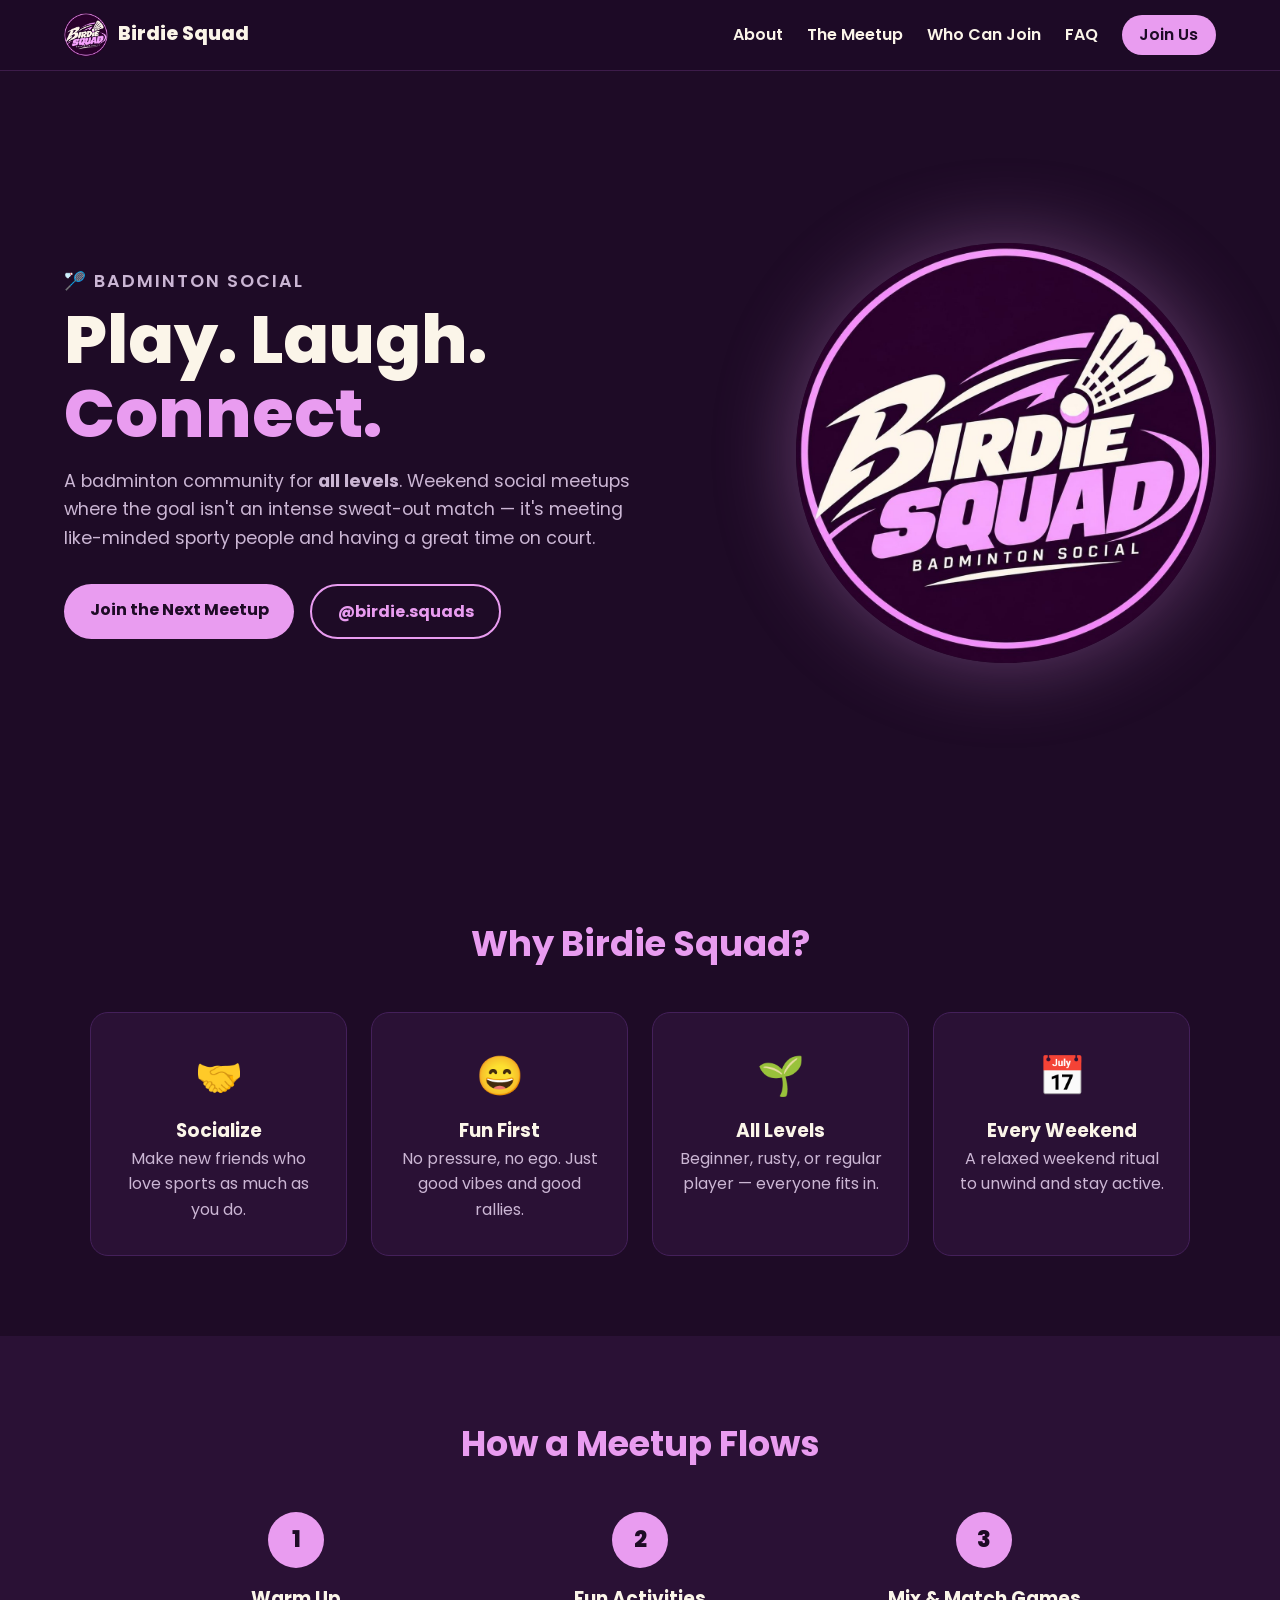
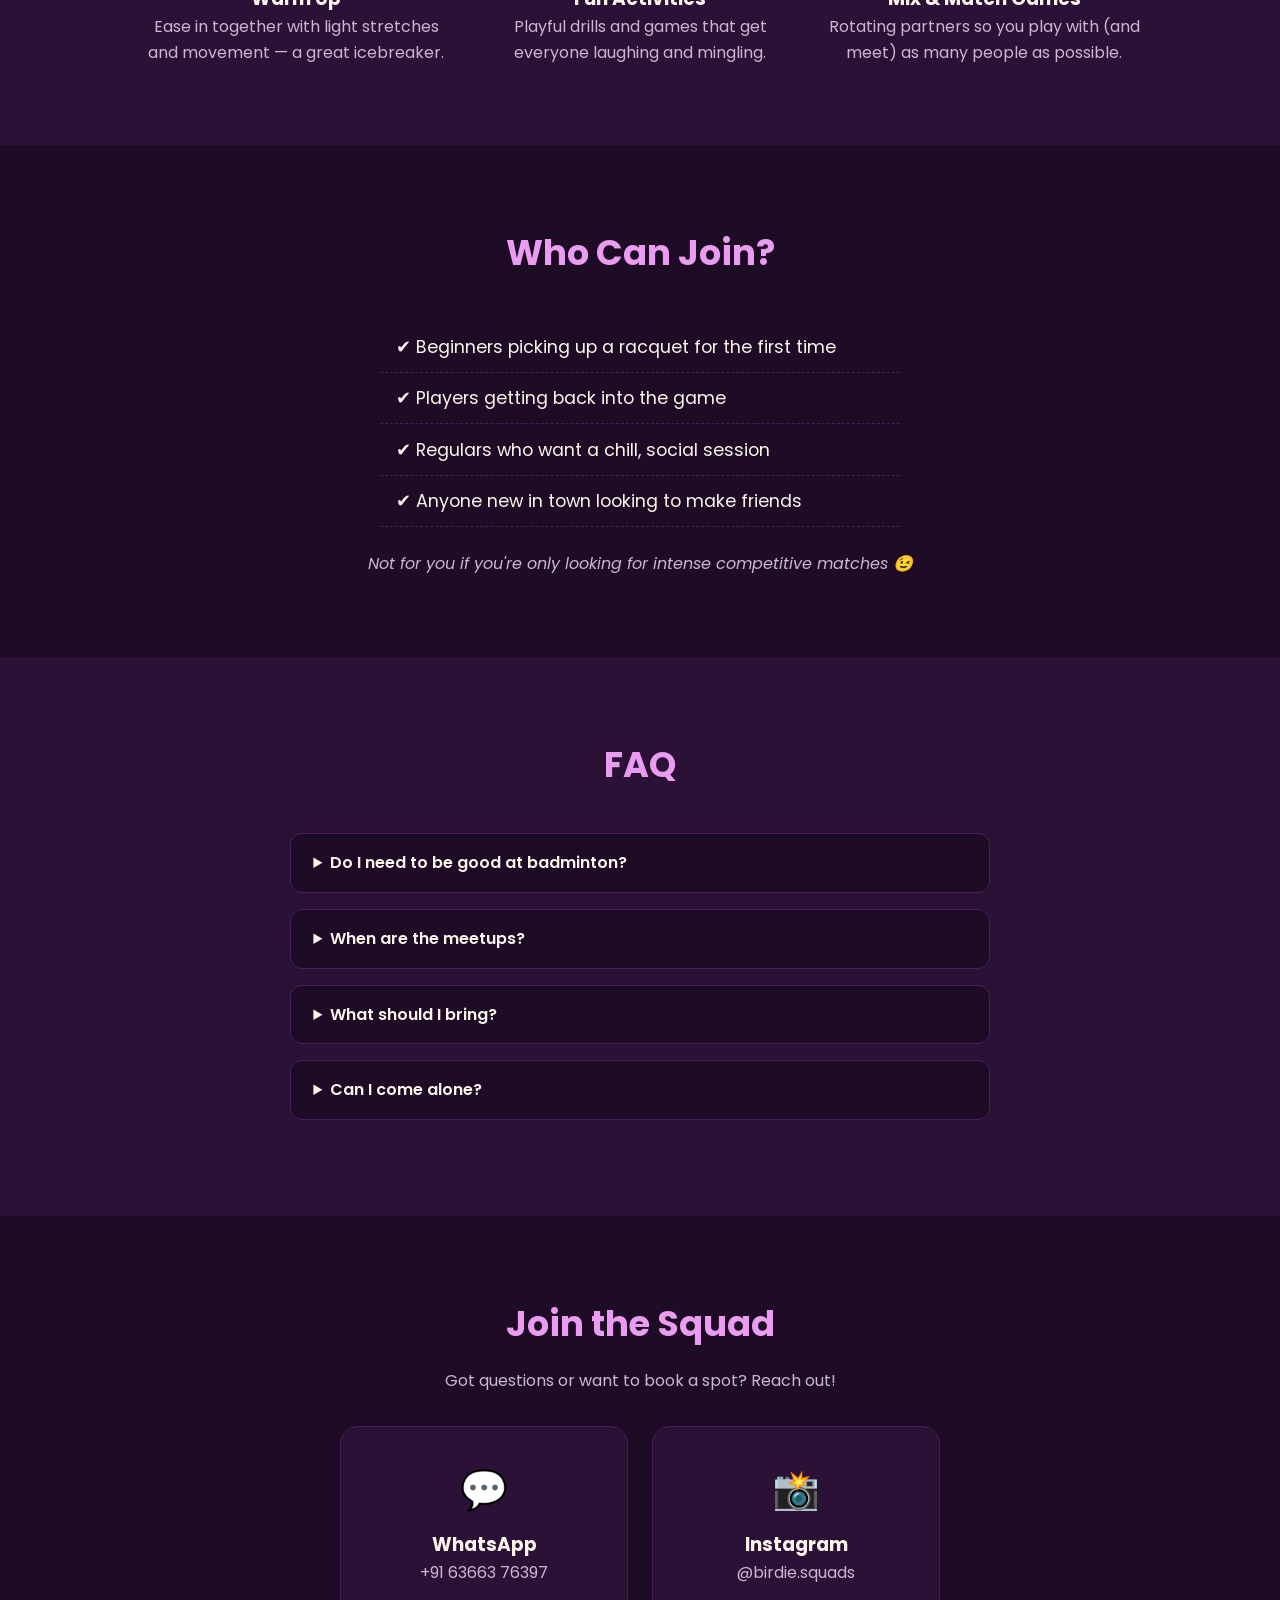
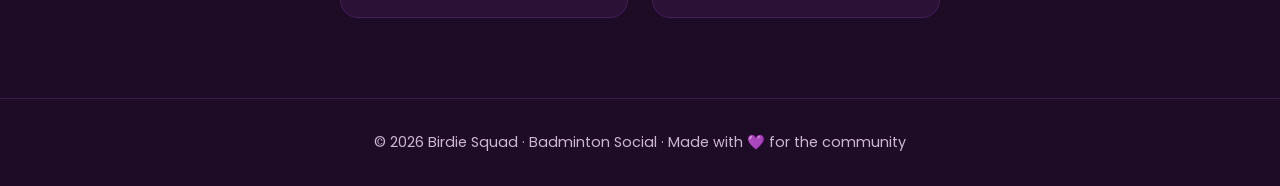
==== index.html @ e0f194e8 "Initial commit" ====
<!DOCTYPE html>
<html lang="en">
<head>
  <meta charset="UTF-8" />
  <meta name="viewport" content="width=device-width, initial-scale=1.0" />
  <title>Birdie Squad | Badminton Social Community</title>
  <meta name="description" content="Birdie Squad – a badminton social community for all levels. Weekend meetups with warm-ups, fun activities and mix & match games." />
  <link rel="icon" href="assets/logo.jpg" />
  <link href="https://fonts.googleapis.com/css2?family=Poppins:wght@400;600;800&display=swap" rel="stylesheet" />
  <link rel="stylesheet" href="styles.css" />
</head>
<body>
  <header class="nav">
    <a href="#home" class="brand"><img src="assets/logo.jpg" alt="Birdie Squad logo" /><span>Birdie Squad</span></a>
    <button class="menu-toggle" aria-label="Toggle menu">☰</button>
    <nav>
      <a href="#about">About</a>
      <a href="#meetup">The Meetup</a>
      <a href="#who">Who Can Join</a>
      <a href="#faq">FAQ</a>
      <a href="#contact" class="btn btn-small">Join Us</a>
    </nav>
  </header>

  <section id="home" class="hero">
    <div class="hero-text">
      <p class="tag">🏸 Badminton Social</p>
      <h1>Play. Laugh. <span>Connect.</span></h1>
      <p>A badminton community for <strong>all levels</strong>. Weekend social meetups where the goal isn't an intense sweat-out match — it's meeting like-minded sporty people and having a great time on court.</p>
      <div class="cta">
        <a href="https://wa.me/916366376397?text=Hi%20Birdie%20Squad!%20I'd%20like%20to%20join%20the%20weekend%20meetup%20%F0%9F%8F%B8" class="btn" target="_blank" rel="noopener">Join the Next Meetup</a>
        <a href="https://instagram.com/birdie.squads" class="btn btn-outline" target="_blank" rel="noopener">@birdie.squads</a>
      </div>
    </div>
    <img class="hero-logo" src="assets/logo.jpg" alt="Birdie Squad Badminton Social" />
  </section>

  <section id="about" class="section">
    <h2>Why Birdie Squad?</h2>
    <div class="cards">
      <div class="card"><div class="icon">🤝</div><h3>Socialize</h3><p>Make new friends who love sports as much as you do.</p></div>
      <div class="card"><div class="icon">😄</div><h3>Fun First</h3><p>No pressure, no ego. Just good vibes and good rallies.</p></div>
      <div class="card"><div class="icon">🌱</div><h3>All Levels</h3><p>Beginner, rusty, or regular player — everyone fits in.</p></div>
      <div class="card"><div class="icon">📅</div><h3>Every Weekend</h3><p>A relaxed weekend ritual to unwind and stay active.</p></div>
    </div>
  </section>

  <section id="meetup" class="section alt">
    <h2>How a Meetup Flows</h2>
    <div class="timeline">
      <div class="step"><span>1</span><h3>Warm Up</h3><p>Ease in together with light stretches and movement — a great icebreaker.</p></div>
      <div class="step"><span>2</span><h3>Fun Activities</h3><p>Playful drills and games that get everyone laughing and mingling.</p></div>
      <div class="step"><span>3</span><h3>Mix &amp; Match Games</h3><p>Rotating partners so you play with (and meet) as many people as possible.</p></div>
    </div>
  </section>

  <section id="who" class="section">
    <h2>Who Can Join?</h2>
    <ul class="checklist">
      <li>✔ Beginners picking up a racquet for the first time</li>
      <li>✔ Players getting back into the game</li>
      <li>✔ Regulars who want a chill, social session</li>
      <li>✔ Anyone new in town looking to make friends</li>
    </ul>
    <p class="note">Not for you if you're only looking for intense competitive matches 😉</p>
  </section>

  <section id="faq" class="section alt">
    <h2>FAQ</h2>
    <details><summary>Do I need to be good at badminton?</summary><p>Not at all! Birdie Squad is for all levels. Fun and friendship come first.</p></details>
    <details><summary>When are the meetups?</summary><p>Every weekend. Follow <a href="https://instagram.com/birdie.squads" target="_blank" rel="noopener">@birdie.squads</a> on Instagram for dates, timings and venue.</p></details>
    <details><summary>What should I bring?</summary><p>Comfortable sportswear, non-marking shoes, a water bottle, and a racquet if you have one.</p></details>
    <details><summary>Can I come alone?</summary><p>Absolutely — most people do! Mix &amp; match games make it easy to meet everyone.</p></details>
  </section>

  <section id="contact" class="section contact">
    <h2>Join the Squad</h2>
    <p>Got questions or want to book a spot? Reach out!</p>
    <div class="contact-grid">
      <a class="contact-card" href="https://wa.me/916366376397" target="_blank" rel="noopener"><div class="icon">💬</div><h3>WhatsApp</h3><p>+91 63663 76397</p></a>
      <a class="contact-card" href="https://instagram.com/birdie.squads" target="_blank" rel="noopener"><div class="icon">📸</div><h3>Instagram</h3><p>@birdie.squads</p></a>
    </div>
  </section>

  <footer>
    <p>© <span id="year"></span> Birdie Squad · Badminton Social · Made with 💜 for the community</p>
  </footer>

  <script>
    document.getElementById('year').textContent = new Date().getFullYear();
    const nav = document.querySelector('.nav nav');
    document.querySelector('.menu-toggle').onclick = () => nav.classList.toggle('open');
    nav.querySelectorAll('a').forEach(a => a.onclick = () => nav.classList.remove('open'));
  </script>
</body>
</html>
---- styles.css ----
:root {
  --bg: #1e0b26;
  --bg-alt: #2a1135;
  --pink: #e99cf0;
  --pink-dark: #c86fd3;
  --cream: #fbf5e9;
  --muted: #cbb6d4;
}
* { box-sizing: border-box; margin: 0; padding: 0; }
html { scroll-behavior: smooth; }
body { font-family: 'Poppins', sans-serif; background: var(--bg); color: var(--cream); line-height: 1.6; }
a { color: var(--pink); }

.nav { position: sticky; top: 0; z-index: 10; display: flex; align-items: center; justify-content: space-between; padding: .8rem 5%; background: rgba(30, 11, 38, .92); backdrop-filter: blur(8px); border-bottom: 1px solid #3d1c4a; }
.brand { display: flex; align-items: center; gap: .6rem; text-decoration: none; color: var(--cream); font-weight: 800; font-size: 1.2rem; }
.brand img { width: 44px; height: 44px; border-radius: 50%; }
.nav nav { display: flex; gap: 1.5rem; align-items: center; }
.nav nav a { color: var(--cream); text-decoration: none; font-weight: 600; }
.nav nav a:hover { color: var(--pink); }
.menu-toggle { display: none; background: none; border: none; color: var(--cream); font-size: 1.6rem; cursor: pointer; }

.btn { display: inline-block; background: var(--pink); color: var(--bg) !important; padding: .8rem 1.6rem; border-radius: 999px; font-weight: 700; text-decoration: none; transition: transform .2s, background .2s; }
.btn:hover { background: var(--cream); transform: translateY(-2px); }
.btn-outline { background: transparent; color: var(--pink) !important; border: 2px solid var(--pink); }
.btn-outline:hover { background: var(--pink); color: var(--bg) !important; }
.btn-small { padding: .45rem 1.1rem; }

.hero { display: flex; align-items: center; justify-content: space-between; gap: 3rem; padding: 5rem 5%; min-height: 85vh; }
.hero-text { max-width: 600px; }
.tag { color: var(--pink); font-weight: 600; letter-spacing: 2px; text-transform: uppercase; }
.hero h1 { font-size: clamp(2.5rem, 6vw, 4.2rem); line-height: 1.1; margin: .5rem 0 1rem; font-weight: 800; }
.hero h1 span { color: var(--pink); }
.hero p { color: var(--muted); font-size: 1.1rem; }
.cta { display: flex; gap: 1rem; flex-wrap: wrap; margin-top: 2rem; }
.hero-logo { width: min(420px, 80vw); border-radius: 50%; box-shadow: 0 0 80px rgba(233, 156, 240, .35); animation: float 4s ease-in-out infinite; }
@keyframes float { 50% { transform: translateY(-14px); } }

.section { padding: 5rem 5%; text-align: center; }
.section.alt { background: var(--bg-alt); }
.section h2 { font-size: 2.2rem; margin-bottom: 2.5rem; color: var(--pink); }

.cards, .contact-grid { display: grid; grid-template-columns: repeat(auto-fit, minmax(220px, 1fr)); gap: 1.5rem; max-width: 1100px; margin: 0 auto; }
.card, .contact-card { background: var(--bg-alt); border: 1px solid #44205a; border-radius: 18px; padding: 2rem 1.5rem; transition: transform .2s, border-color .2s; }
.card:hover, .contact-card:hover { transform: translateY(-6px); border-color: var(--pink); }
.icon { font-size: 2.4rem; margin-bottom: .6rem; }
.card p, .step p, .contact-card p { color: var(--muted); }

.timeline { display: grid; grid-template-columns: repeat(3, 1fr); gap: 2rem; max-width: 1000px; margin: 0 auto; }
.step span { display: inline-flex; width: 56px; height: 56px; align-items: center; justify-content: center; border-radius: 50%; background: var(--pink); color: var(--bg); font-weight: 800; font-size: 1.4rem; margin-bottom: 1rem; }

.checklist { list-style: none; max-width: 520px; margin: 0 auto; text-align: left; font-size: 1.1rem; }
.checklist li { padding: .7rem 1rem; border-bottom: 1px dashed #44205a; }
.note { margin-top: 1.5rem; color: var(--muted); font-style: italic; }

details { max-width: 700px; margin: 0 auto 1rem; background: var(--bg); border-radius: 12px; padding: 1rem 1.4rem; text-align: left; border: 1px solid #44205a; }
summary { cursor: pointer; font-weight: 600; }
details p { margin-top: .6rem; color: var(--muted); }

.contact > p { color: var(--muted); margin: -1.5rem 0 2rem; }
.contact-grid { max-width: 600px; }
.contact-card { text-decoration: none; color: var(--cream); }

footer { text-align: center; padding: 2rem; color: var(--muted); border-top: 1px solid #3d1c4a; font-size: .9rem; }

img { max-width: 100%; height: auto; }
body { overflow-x: hidden; }

/* Tablet */
@media (max-width: 1024px) {
  .hero { gap: 2rem; padding: 4rem 5%; }
  .hero-logo { width: min(340px, 70vw); }
  .cards { grid-template-columns: repeat(2, 1fr); }
}

@media (max-width: 820px) {
  .menu-toggle { display: block; }
  .nav nav { display: none; position: absolute; top: 100%; left: 0; right: 0; flex-direction: column; background: var(--bg); padding: 1.5rem; }
  .nav nav.open { display: flex; }
  .hero { flex-direction: column-reverse; text-align: center; padding-top: 3rem; }
  .cta { justify-content: center; }
  .hero { min-height: auto; }
  .section { padding: 4rem 6%; }
  .nav nav a { padding: .6rem 0; font-size: 1.05rem; }
  .nav nav .btn-small { padding: .7rem 1.6rem; }
}

/* Mobile */
@media (max-width: 560px) {
  .hero { padding: 2rem 6% 3rem; }
  .hero-logo { width: min(260px, 70vw); }
  .hero p { font-size: 1rem; }
  .cta { flex-direction: column; }
  .cta .btn { width: 100%; text-align: center; }
  .cards, .contact-grid, .timeline { grid-template-columns: 1fr; }
  .section { padding: 3rem 6%; }
  .section h2 { font-size: 1.7rem; margin-bottom: 1.8rem; }
  .contact > p { margin-top: -1rem; }
  .checklist { font-size: 1rem; }
  .brand span { font-size: 1.05rem; }
  .brand img { width: 38px; height: 38px; }
}
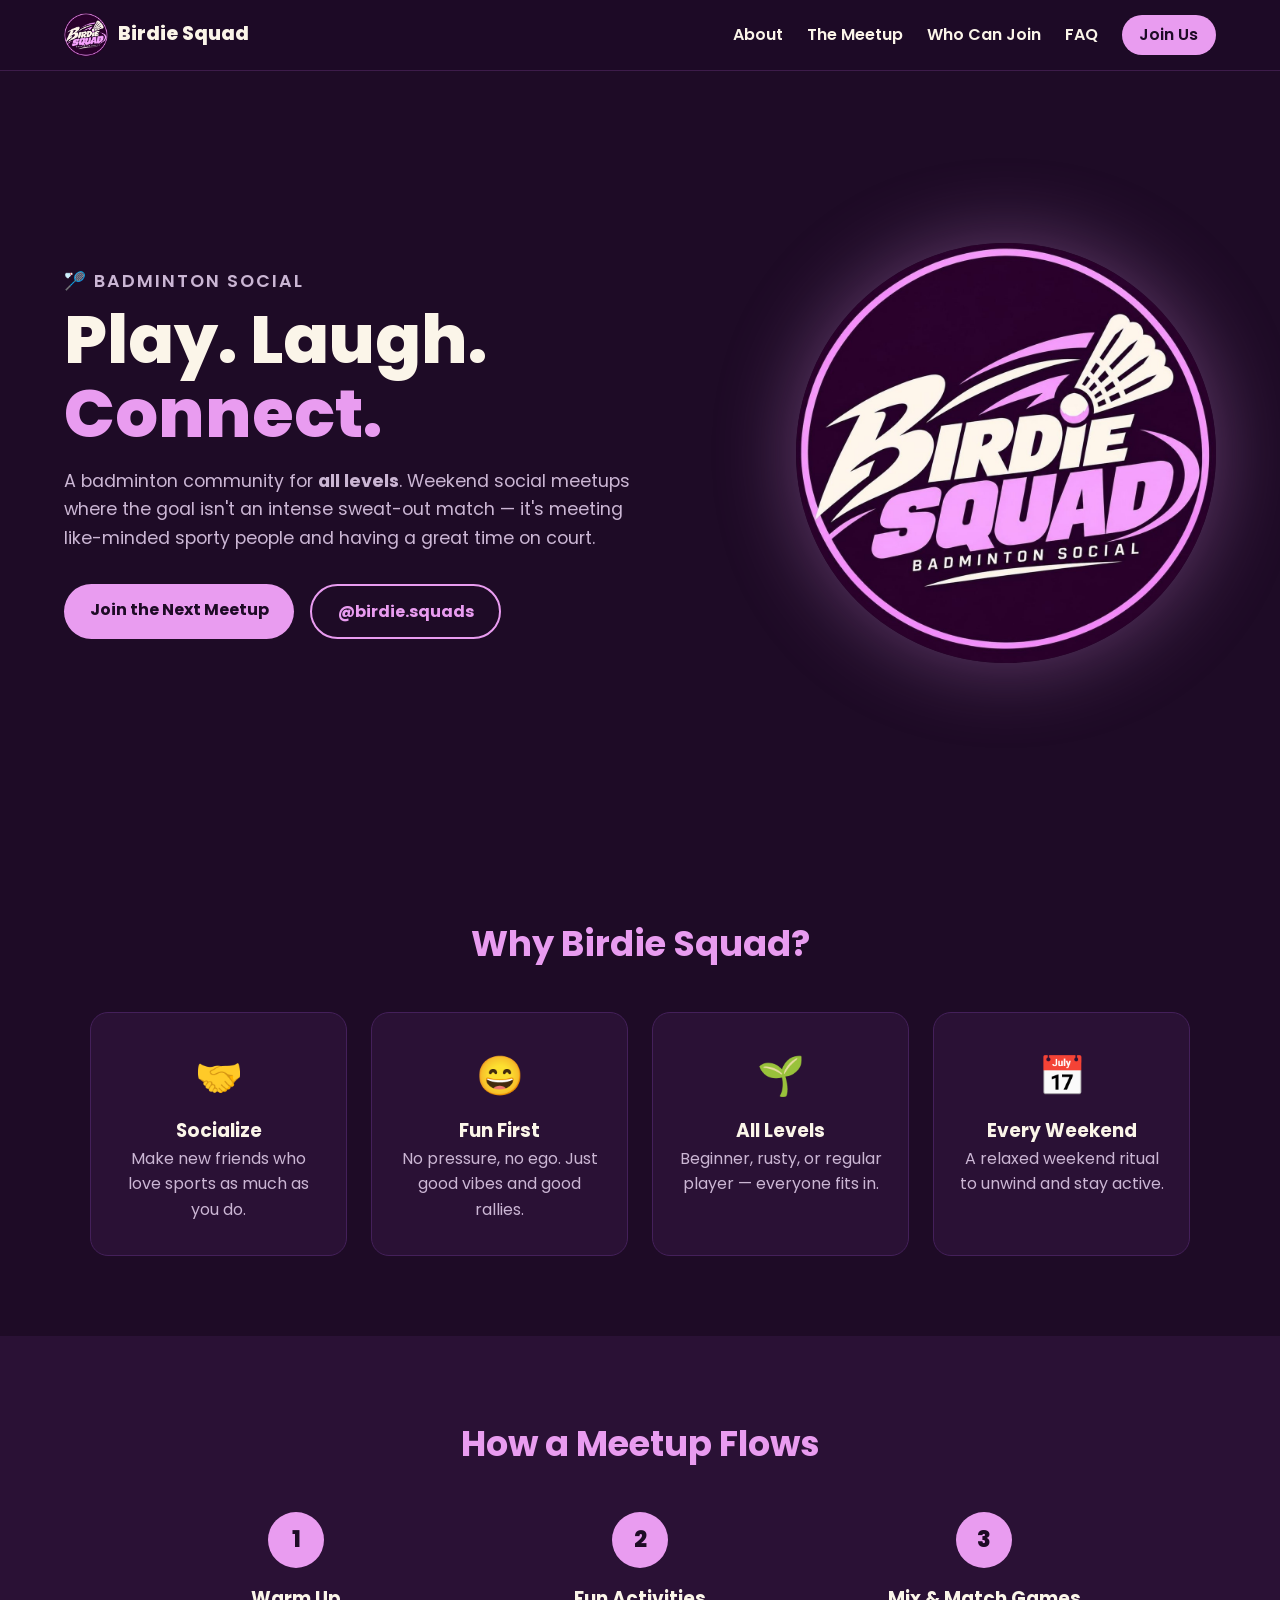
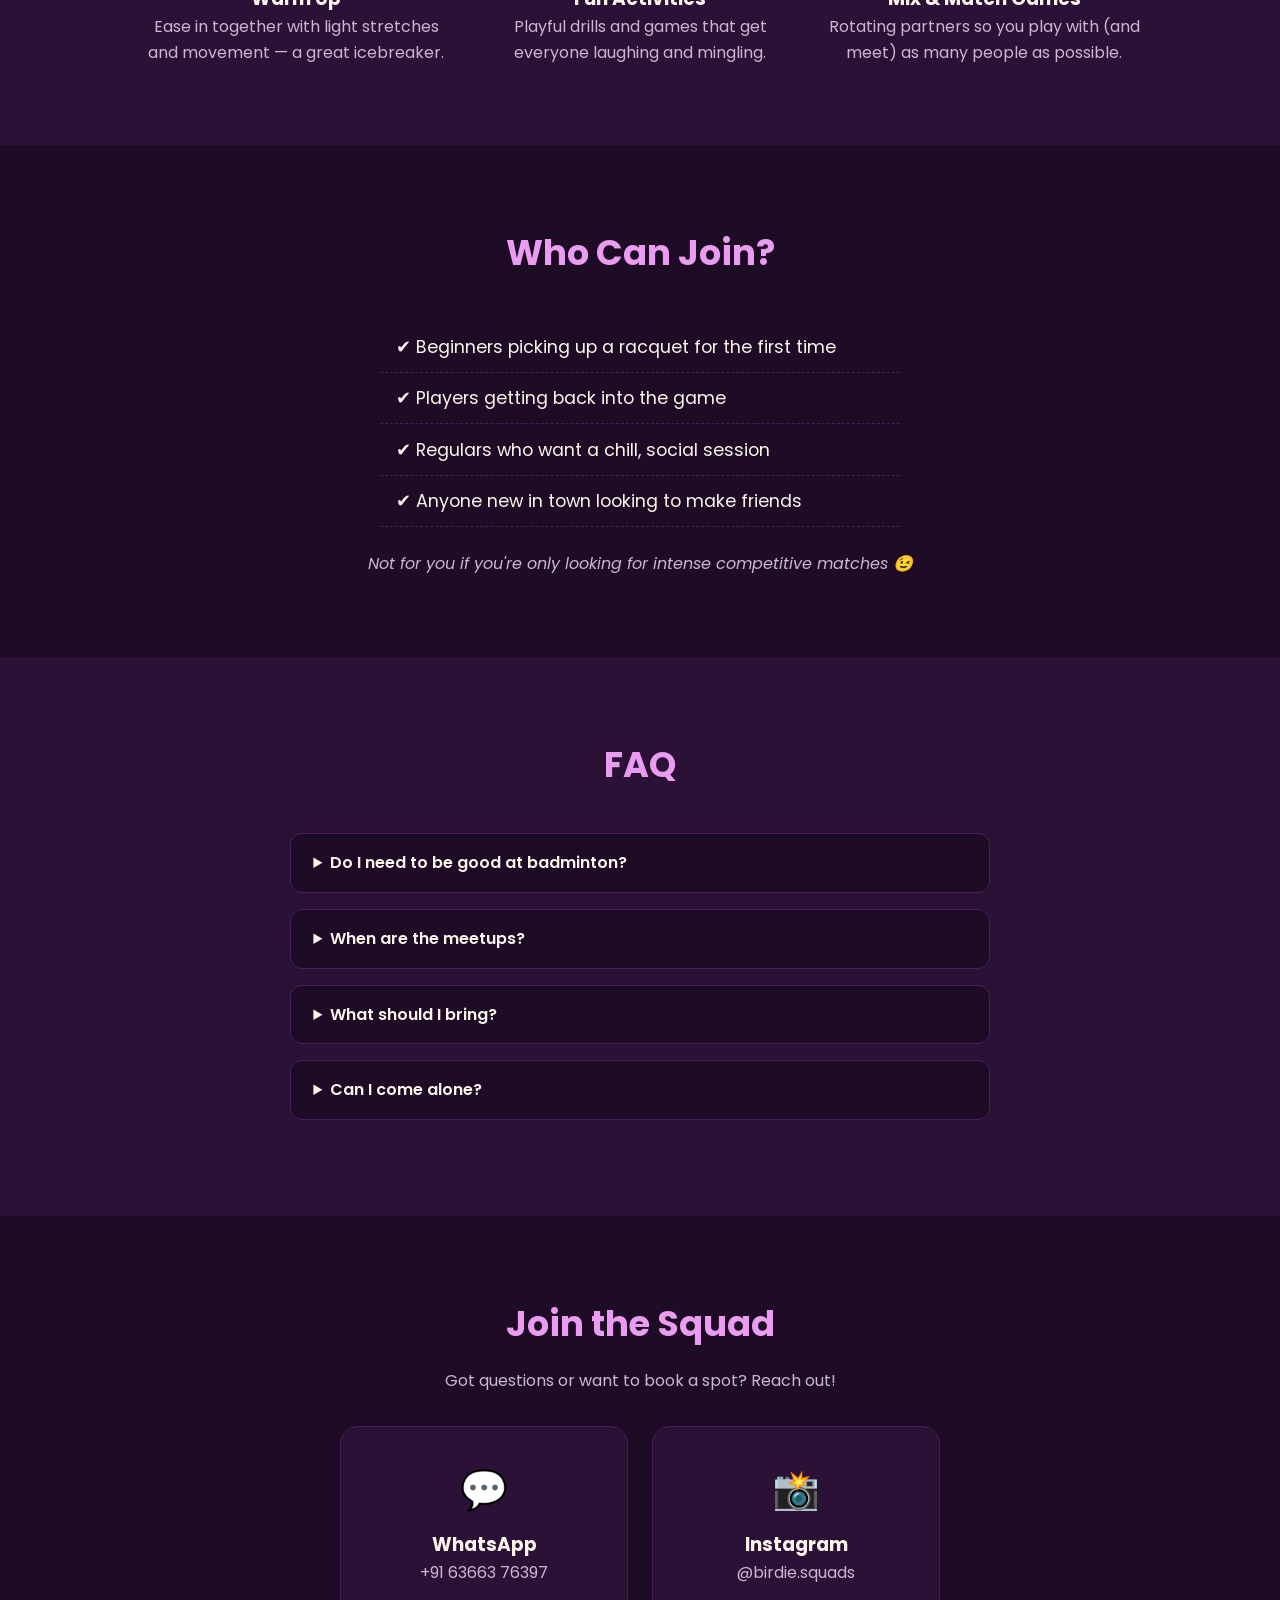
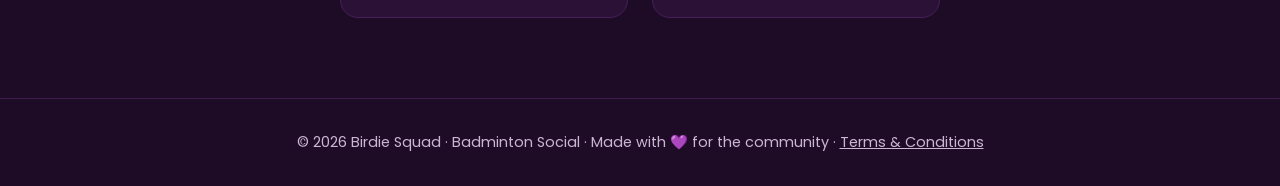
==== commit 943022d5: "Add Terms and Conditions page" ====
--- a/index.html
+++ b/index.html
@@ -2,6 +2,7 @@
 <html lang="en">
 <head>
   <meta charset="UTF-8" />
+  <meta name="facebook-domain-verification" content="7j4fdvv6y8afzd1c1s0l96vbzneaqx" />
   <meta name="viewport" content="width=device-width, initial-scale=1.0" />
   <title>Birdie Squad | Badminton Social Community</title>
   <meta name="description" content="Birdie Squad – a badminton social community for all levels. Weekend meetups with warm-ups, fun activities and mix & match games." />
@@ -83,7 +84,7 @@
   </section>
 
   <footer>
-    <p>© <span id="year"></span> Birdie Squad · Badminton Social · Made with 💜 for the community</p>
+    <p>© <span id="year"></span> Birdie Squad · Badminton Social · Made with 💜 for the community · <a href="terms.html">Terms &amp; Conditions</a></p>
   </footer>
 
   <script>
--- a/styles.css
+++ b/styles.css
@@ -61,6 +61,13 @@
 .contact-card { text-decoration: none; color: var(--cream); }
 
 footer { text-align: center; padding: 2rem; color: var(--muted); border-top: 1px solid #3d1c4a; font-size: .9rem; }
+footer a { color: inherit; }
+
+.legal { max-width: 820px; margin: 0 auto; text-align: left; padding-top: 7rem; line-height: 1.7; }
+.legal h2 { text-align: center; }
+.legal h3 { margin: 2rem 0 .5rem; }
+.legal ul { padding-left: 1.25rem; }
+.legal a { color: inherit; }
 
 img { max-width: 100%; height: auto; }
 body { overflow-x: hidden; }
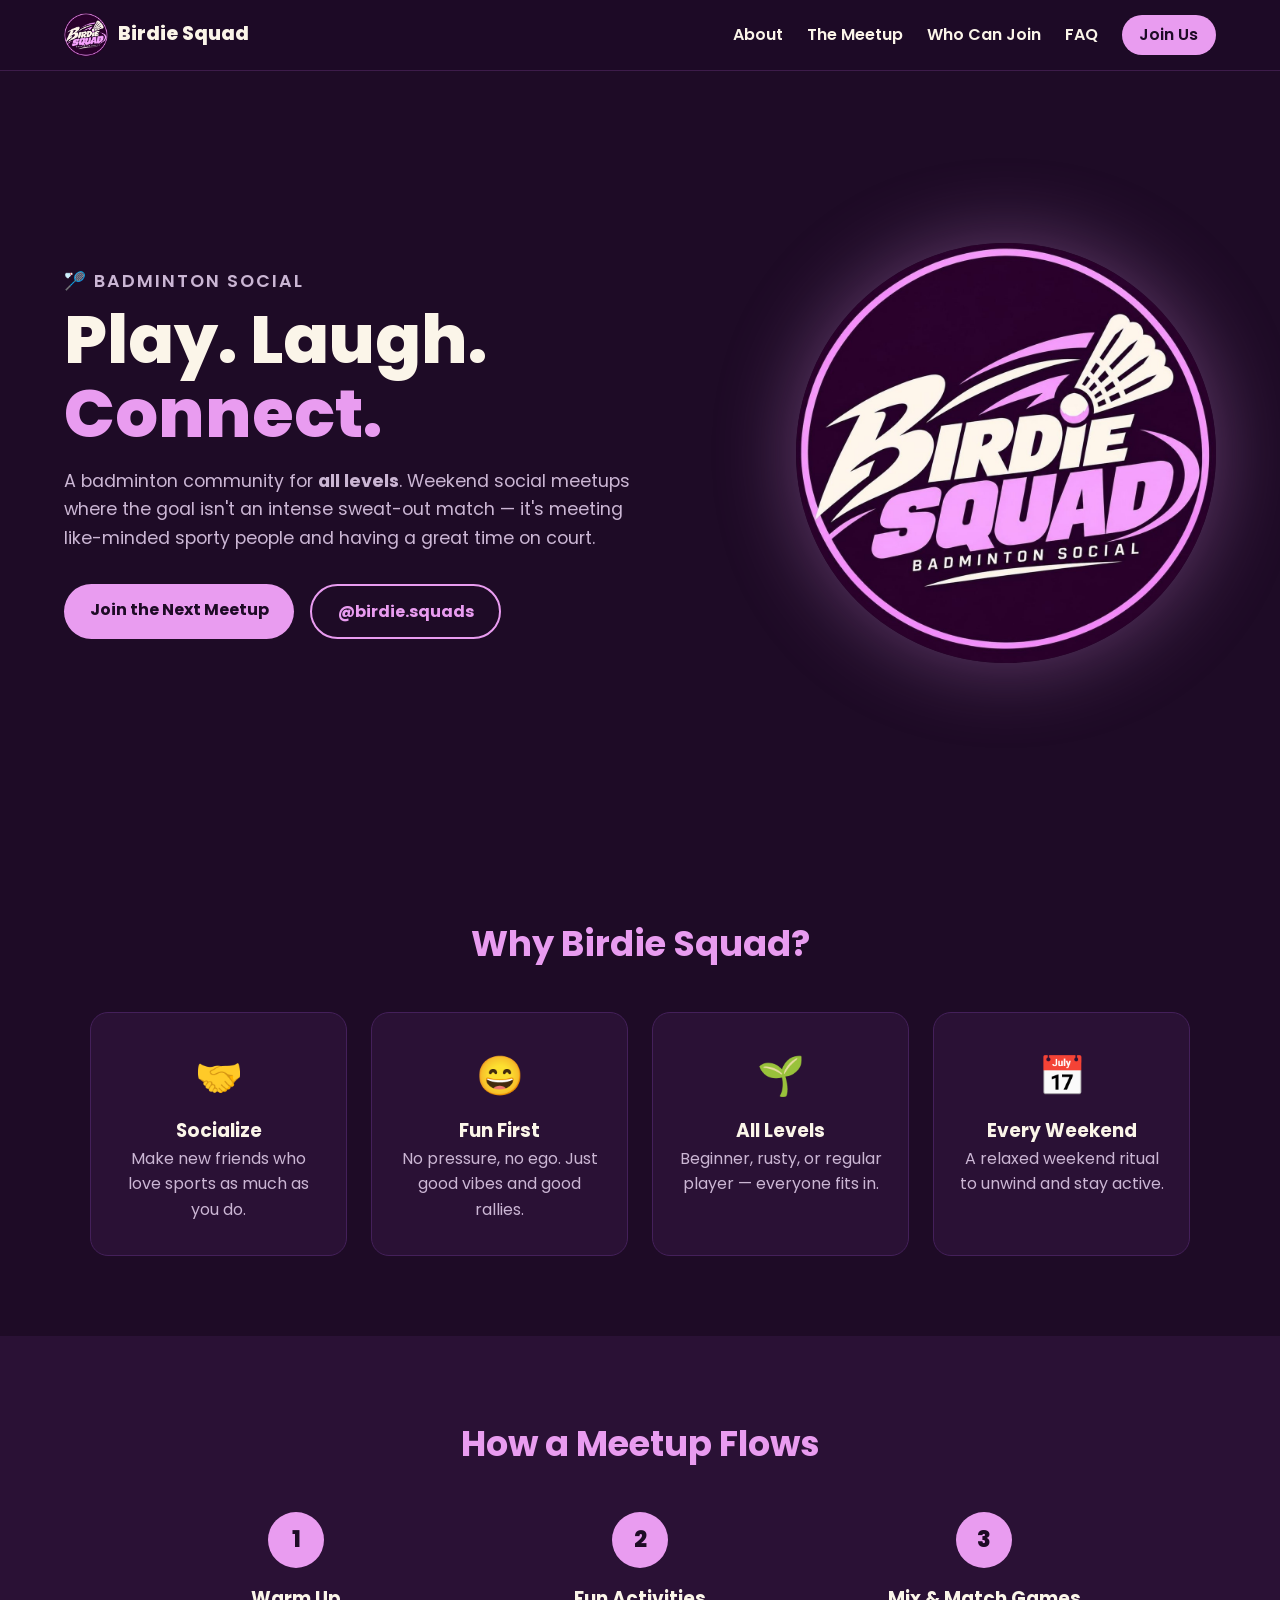
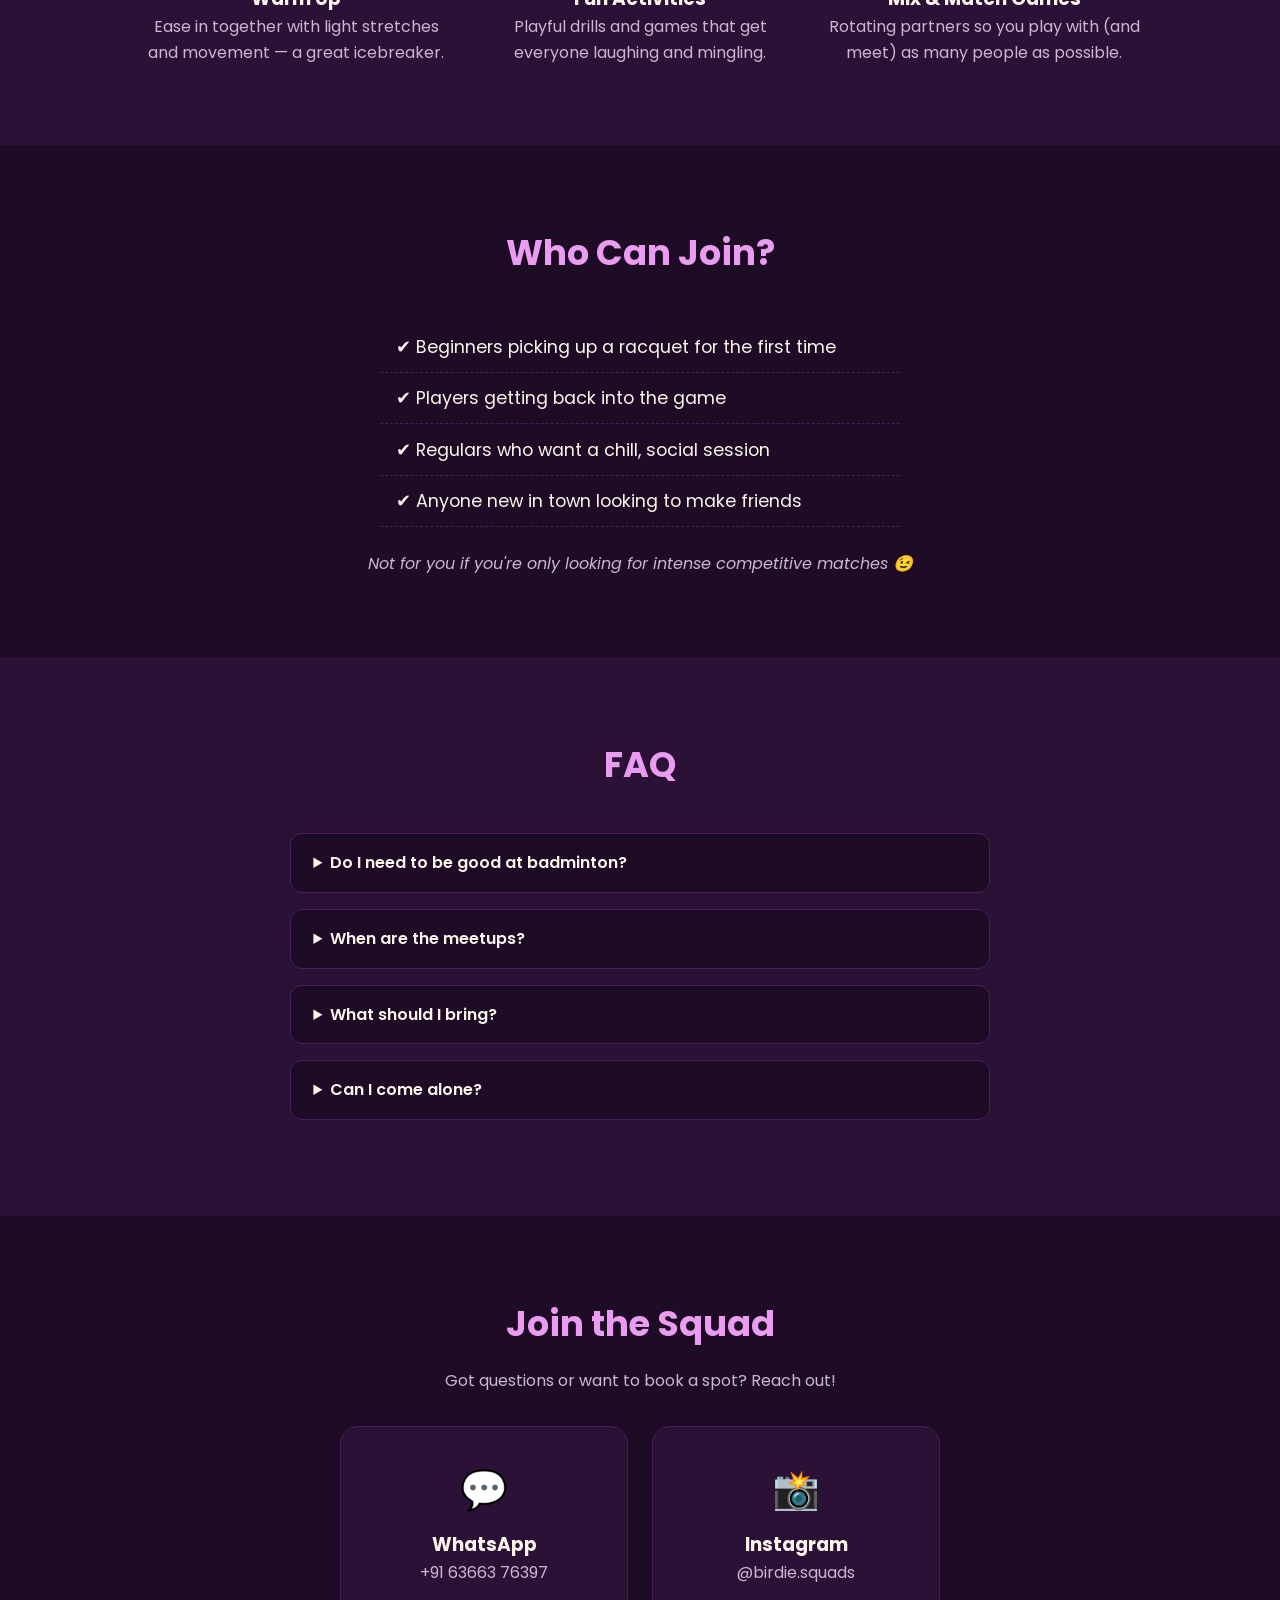
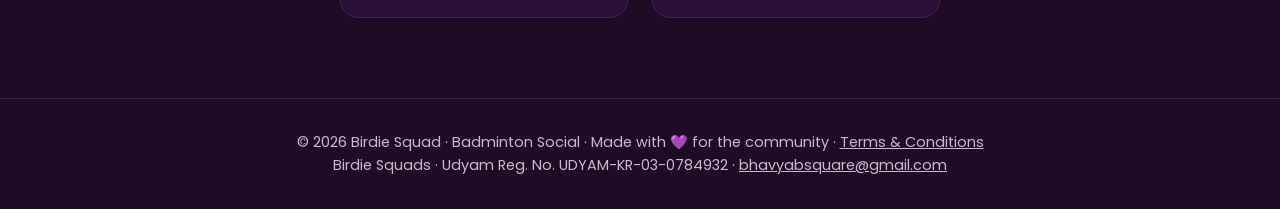
==== commit b5d5eb01: "Add Udyam business details and grievance officer" ====
--- a/index.html
+++ b/index.html
@@ -85,6 +85,7 @@
 
   <footer>
     <p>© <span id="year"></span> Birdie Squad · Badminton Social · Made with 💜 for the community · <a href="terms.html">Terms &amp; Conditions</a></p>
+    <p>Birdie Squads · Udyam Reg. No. UDYAM-KR-03-0784932 · <a href="mailto:bhavyabsquare@gmail.com">bhavyabsquare@gmail.com</a></p>
   </footer>
 
   <script>
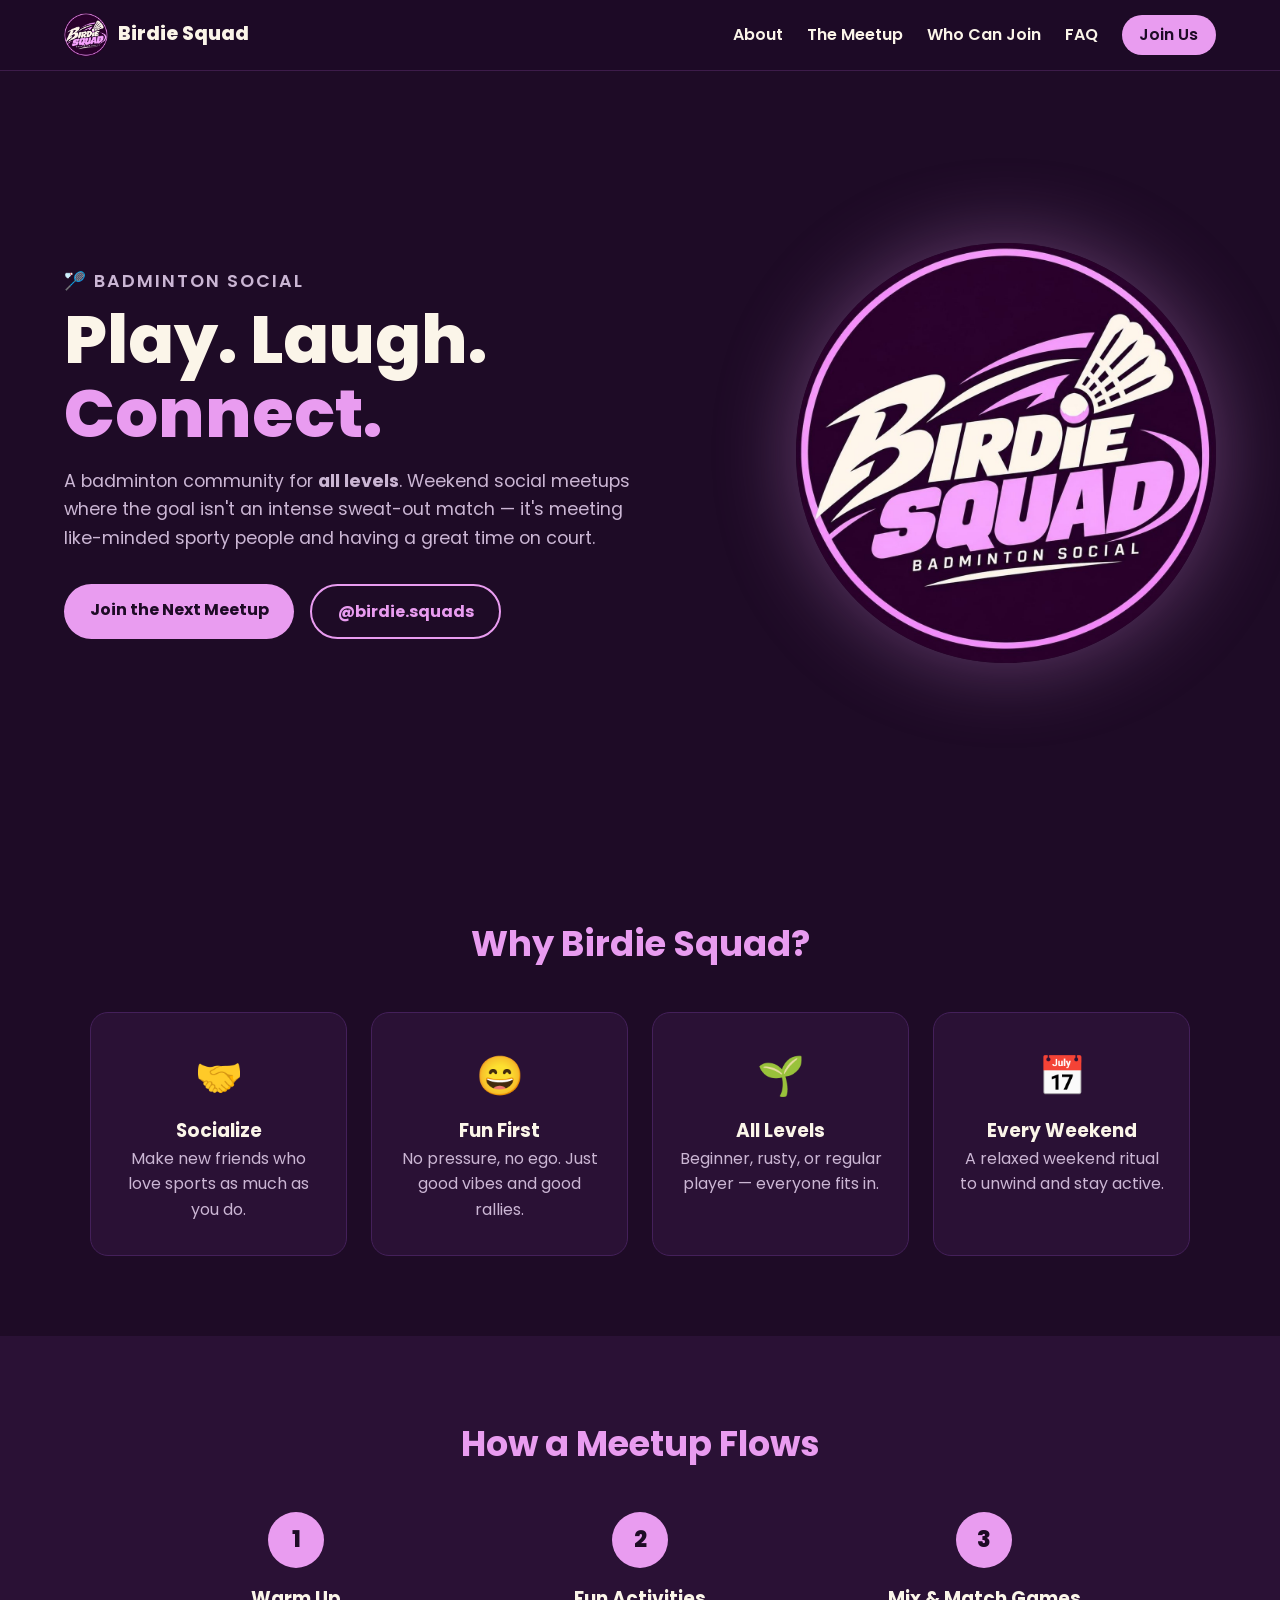
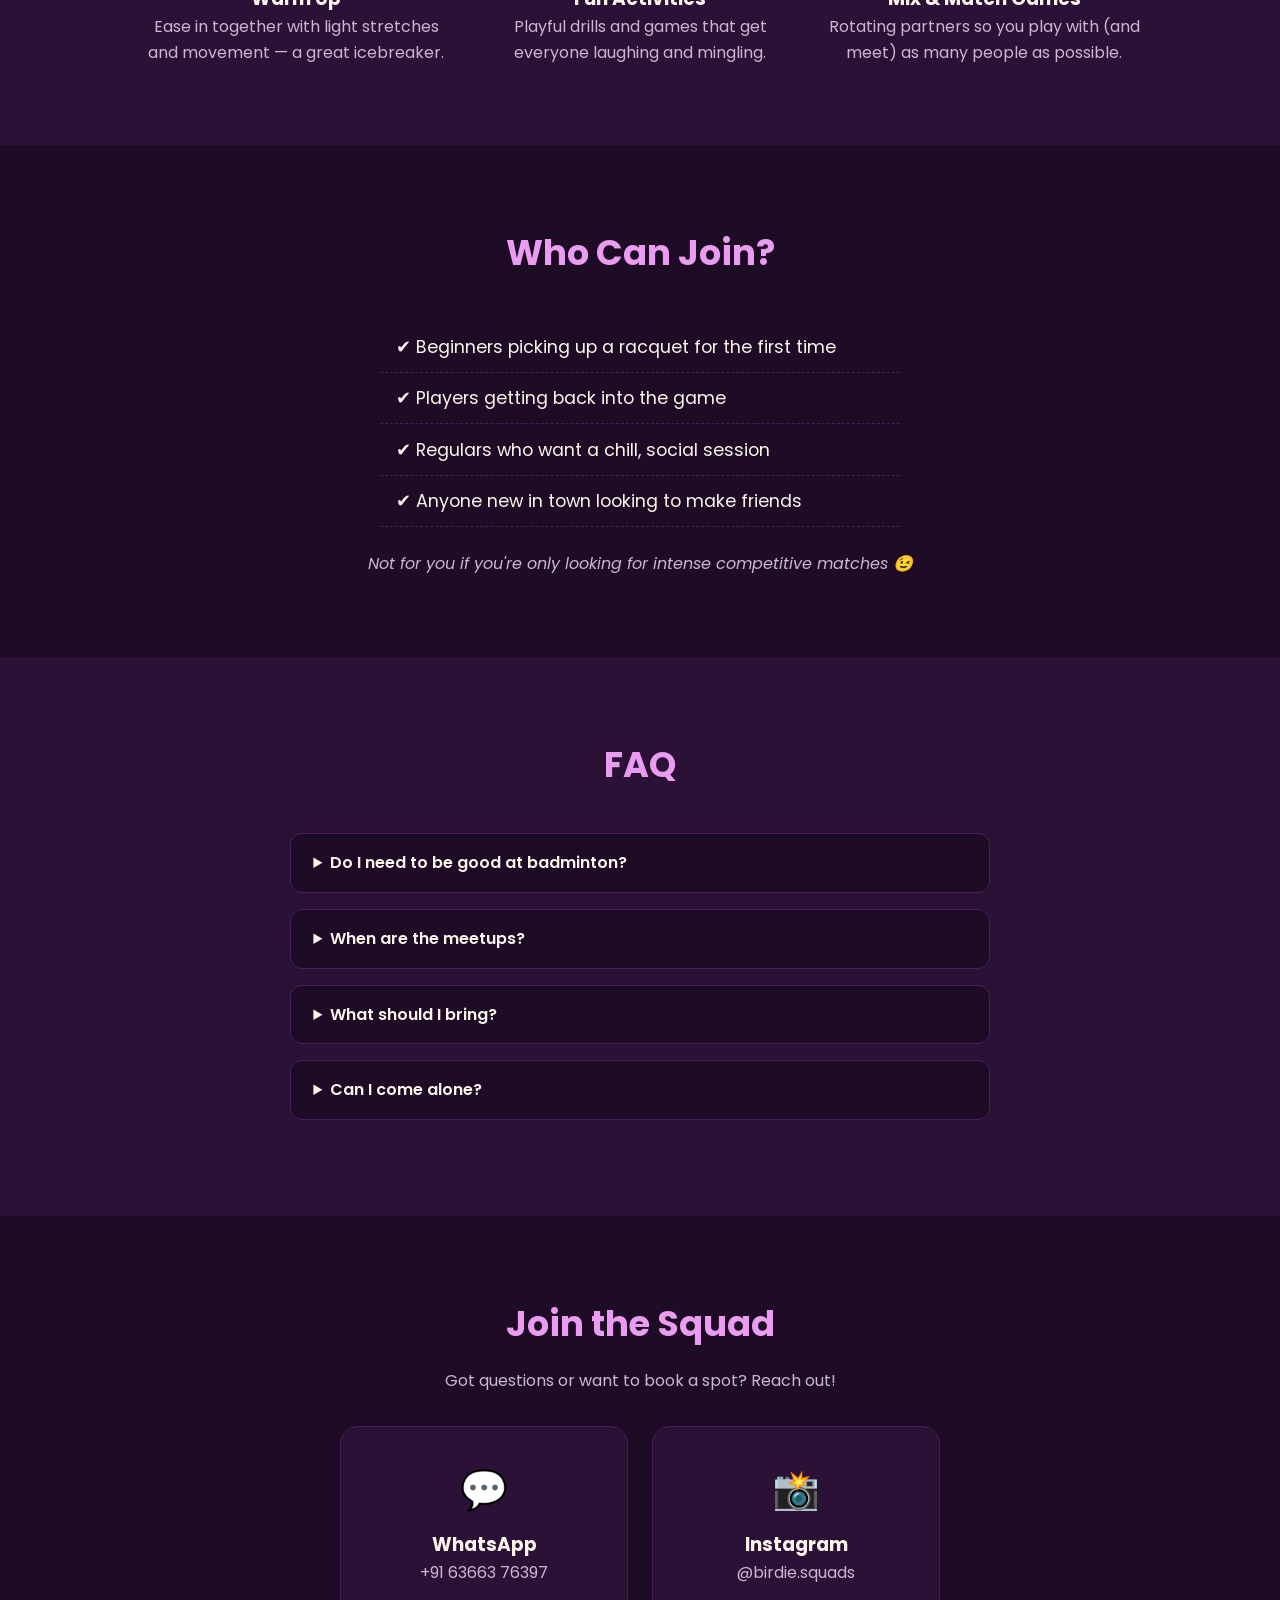
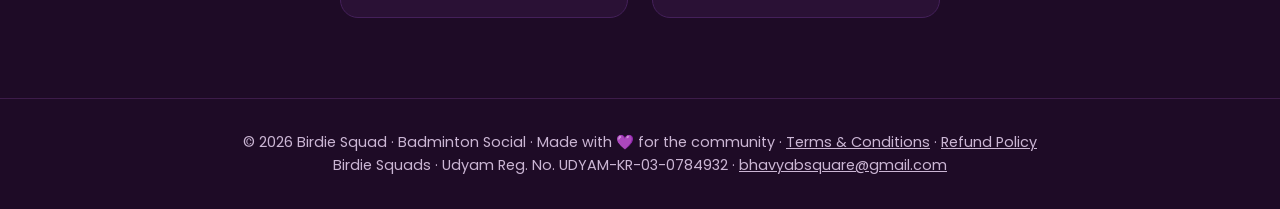
==== commit b1770f06: "Add Refund and Cancellation Policy page" ====
--- a/index.html
+++ b/index.html
@@ -84,7 +84,7 @@
   </section>
 
   <footer>
-    <p>© <span id="year"></span> Birdie Squad · Badminton Social · Made with 💜 for the community · <a href="terms.html">Terms &amp; Conditions</a></p>
+    <p>© <span id="year"></span> Birdie Squad · Badminton Social · Made with 💜 for the community · <a href="terms.html">Terms &amp; Conditions</a> · <a href="refund.html">Refund Policy</a></p>
     <p>Birdie Squads · Udyam Reg. No. UDYAM-KR-03-0784932 · <a href="mailto:bhavyabsquare@gmail.com">bhavyabsquare@gmail.com</a></p>
   </footer>
 
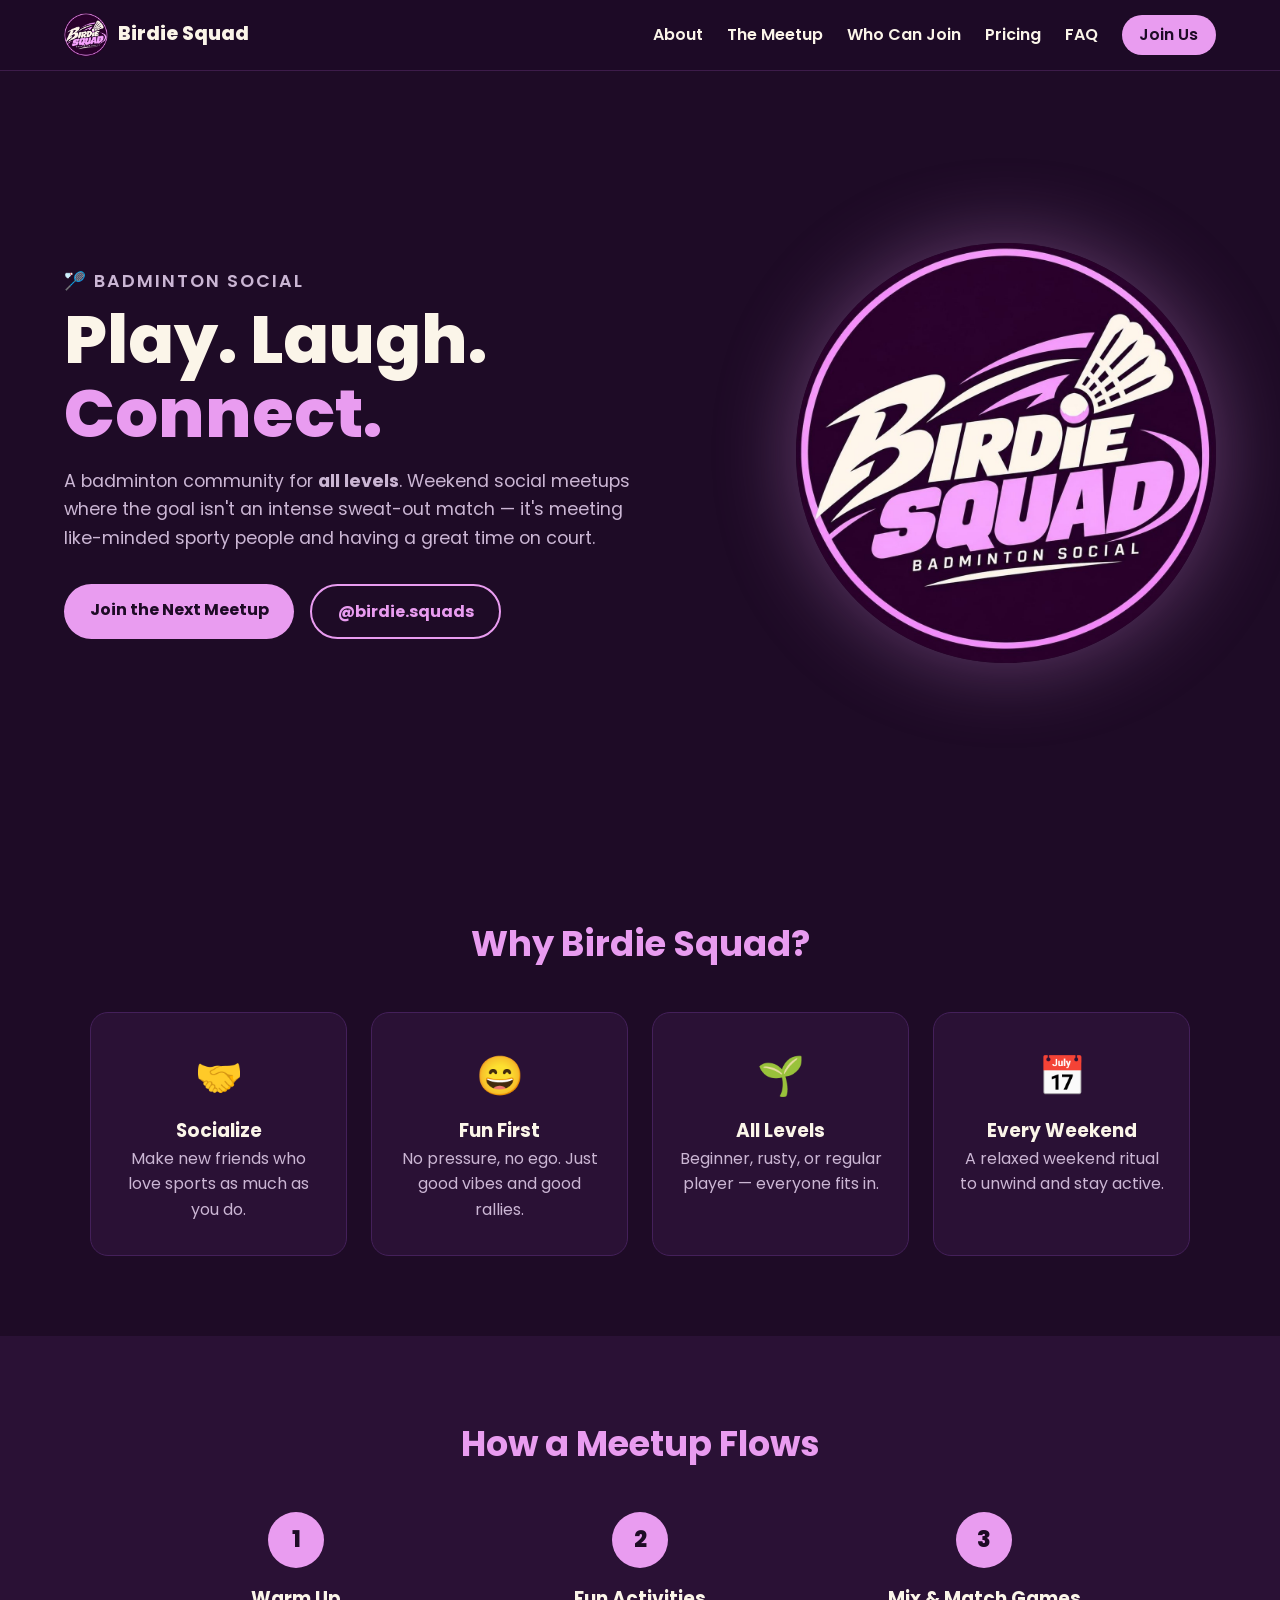
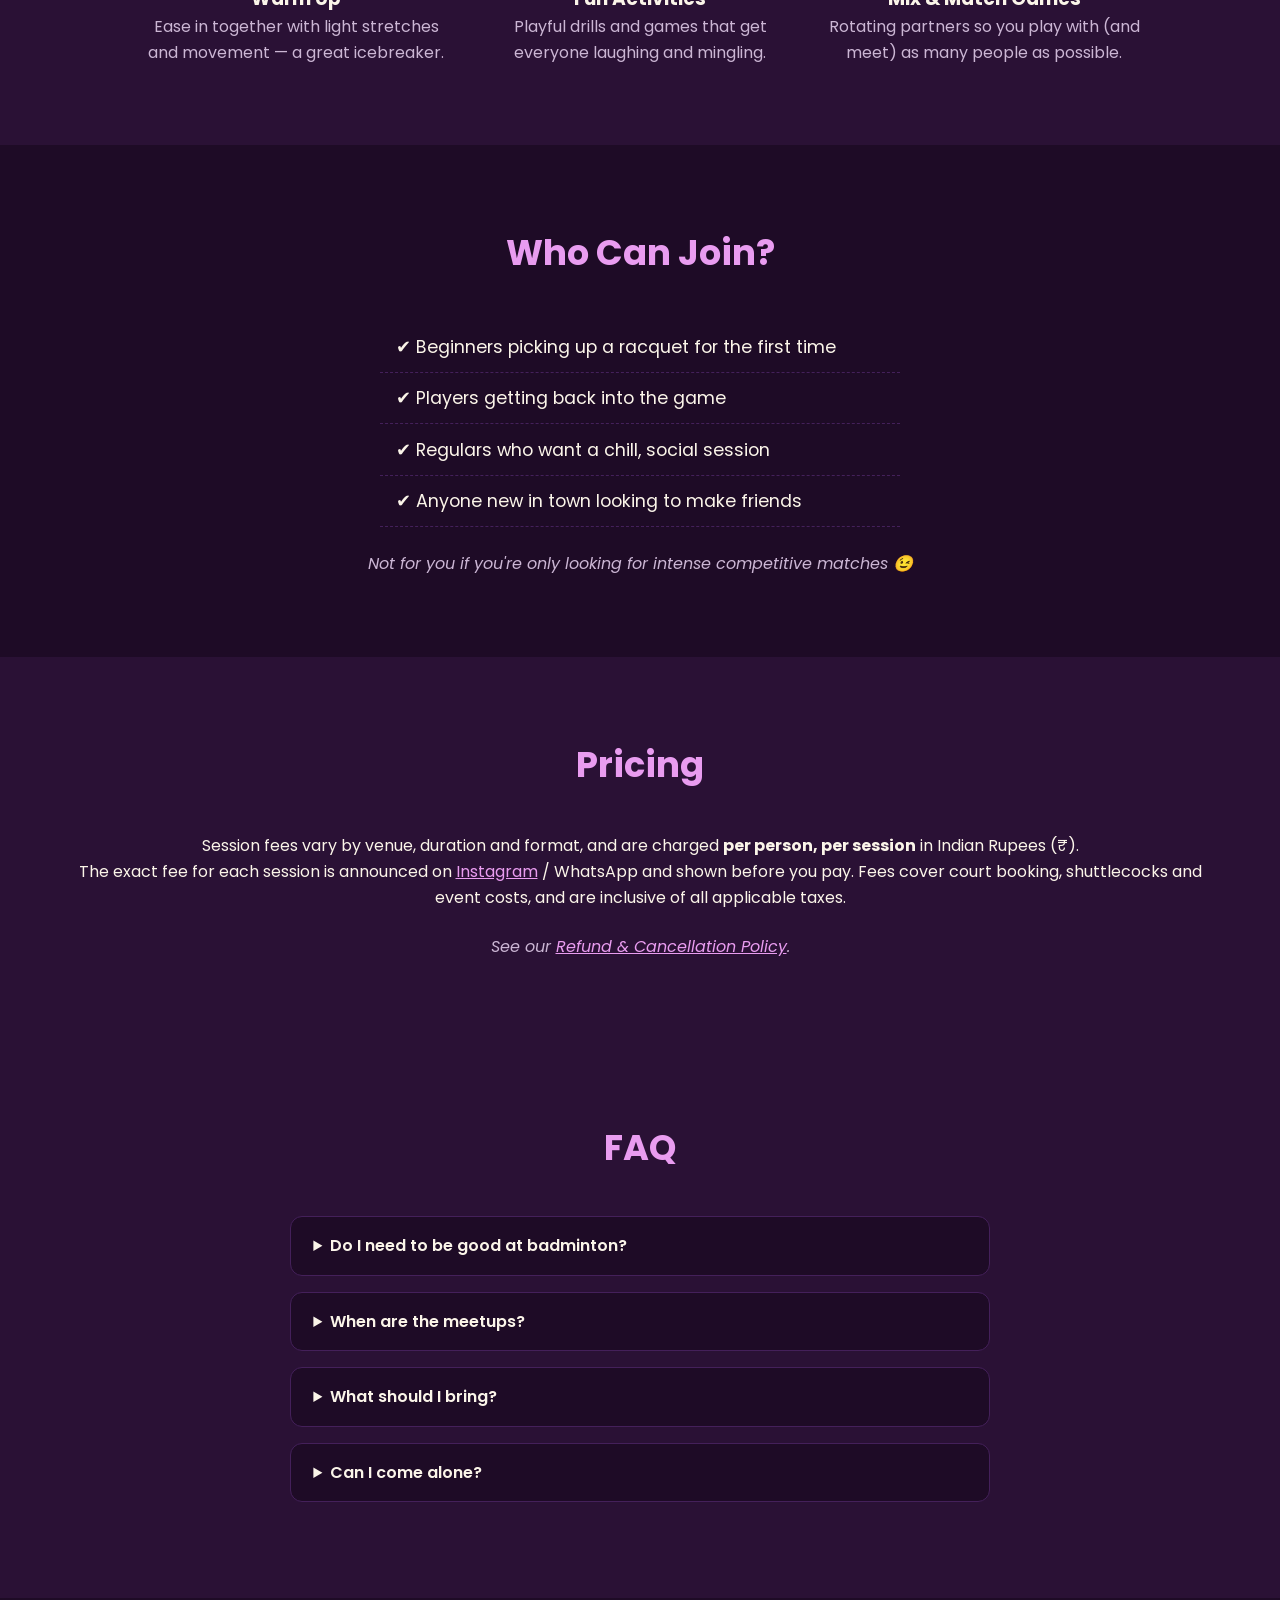
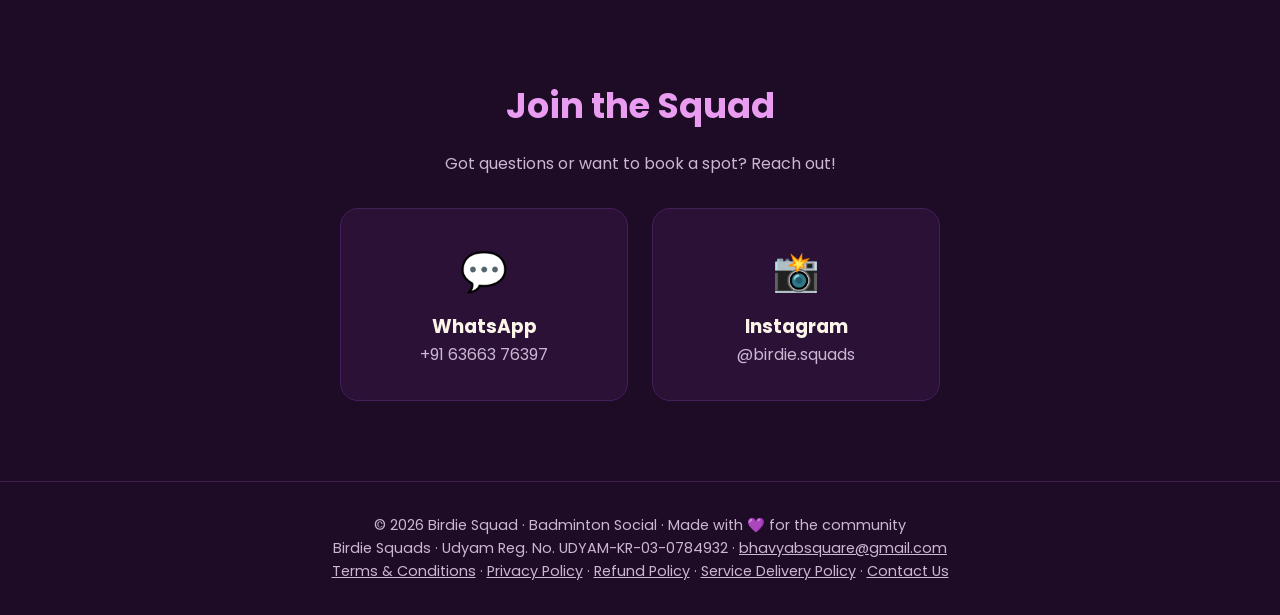
==== commit 0c0f91d0: "Add privacy, contact, service delivery pages and pricing for payment compliance" ====
--- a/index.html
+++ b/index.html
@@ -18,6 +18,7 @@
       <a href="#about">About</a>
       <a href="#meetup">The Meetup</a>
       <a href="#who">Who Can Join</a>
+      <a href="#pricing">Pricing</a>
       <a href="#faq">FAQ</a>
       <a href="#contact" class="btn btn-small">Join Us</a>
     </nav>
@@ -66,6 +67,13 @@
     <p class="note">Not for you if you're only looking for intense competitive matches 😉</p>
   </section>
 
+  <section id="pricing" class="section alt">
+    <h2>Pricing</h2>
+    <p>Session fees vary by venue, duration and format, and are charged <strong>per person, per session</strong> in Indian Rupees (₹).</p>
+    <p>The exact fee for each session is announced on <a href="https://instagram.com/birdie.squads" target="_blank" rel="noopener">Instagram</a> / WhatsApp and shown before you pay. Fees cover court booking, shuttlecocks and event costs, and are inclusive of all applicable taxes.</p>
+    <p class="note">See our <a href="refund.html">Refund &amp; Cancellation Policy</a>.</p>
+  </section>
+
   <section id="faq" class="section alt">
     <h2>FAQ</h2>
     <details><summary>Do I need to be good at badminton?</summary><p>Not at all! Birdie Squad is for all levels. Fun and friendship come first.</p></details>
@@ -84,8 +92,9 @@
   </section>
 
   <footer>
-    <p>© <span id="year"></span> Birdie Squad · Badminton Social · Made with 💜 for the community · <a href="terms.html">Terms &amp; Conditions</a> · <a href="refund.html">Refund Policy</a></p>
+    <p>© <span id="year"></span> Birdie Squad · Badminton Social · Made with 💜 for the community</p>
     <p>Birdie Squads · Udyam Reg. No. UDYAM-KR-03-0784932 · <a href="mailto:bhavyabsquare@gmail.com">bhavyabsquare@gmail.com</a></p>
+    <p><a href="terms.html">Terms &amp; Conditions</a> · <a href="privacy.html">Privacy Policy</a> · <a href="refund.html">Refund Policy</a> · <a href="shipping.html">Service Delivery Policy</a> · <a href="contact.html">Contact Us</a></p>
   </footer>
 
   <script>
